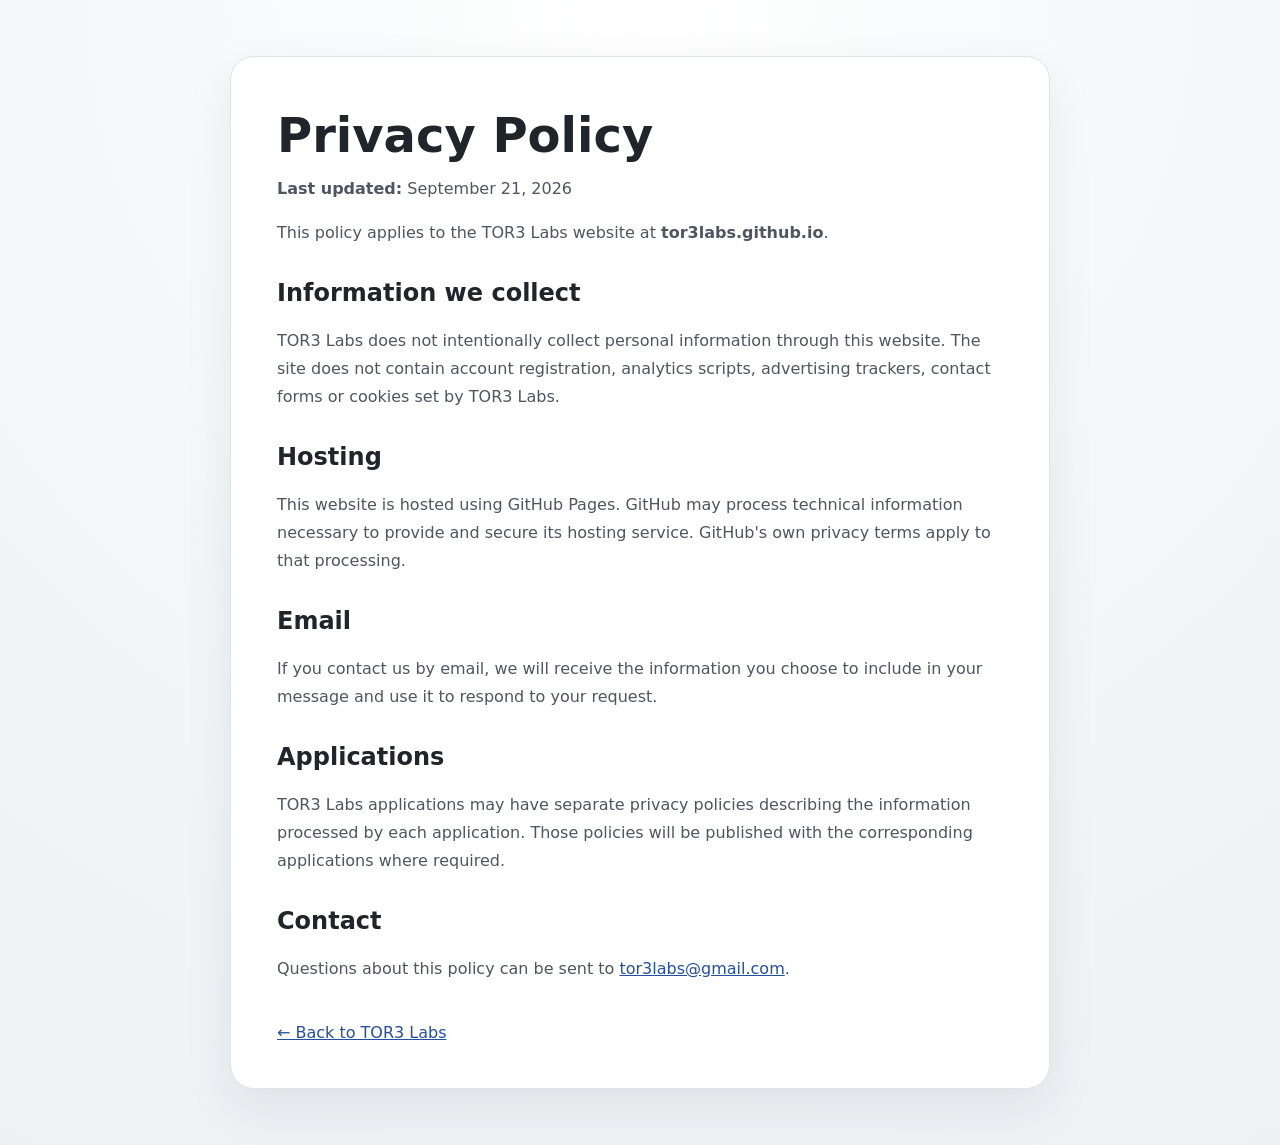
==== privacy.html @ 37130b25 "Add website privacy policy" ====
<!doctype html>
<html lang="en">
<head>
  <meta charset="utf-8">
  <meta name="viewport" content="width=device-width, initial-scale=1">
  <meta name="description" content="TOR3 Labs website privacy policy.">
  <title>Privacy Policy — TOR3 Labs</title>
  <link rel="stylesheet" href="styles.css">
</head>
<body>
  <main class="privacy">
    <h1>Privacy Policy</h1>
    <p><strong>Last updated:</strong> September 21, 2026</p>

    <p>
      This policy applies to the TOR3 Labs website at
      <strong>tor3labs.github.io</strong>.
    </p>

    <h2>Information we collect</h2>
    <p>
      TOR3 Labs does not intentionally collect personal information through this website.
      The site does not contain account registration, analytics scripts, advertising trackers,
      contact forms or cookies set by TOR3 Labs.
    </p>

    <h2>Hosting</h2>
    <p>
      This website is hosted using GitHub Pages. GitHub may process technical information
      necessary to provide and secure its hosting service. GitHub's own privacy terms apply
      to that processing.
    </p>

    <h2>Email</h2>
    <p>
      If you contact us by email, we will receive the information you choose to include in
      your message and use it to respond to your request.
    </p>

    <h2>Applications</h2>
    <p>
      TOR3 Labs applications may have separate privacy policies describing the information
      processed by each application. Those policies will be published with the corresponding
      applications where required.
    </p>

    <h2>Contact</h2>
    <p>
      Questions about this policy can be sent to
      <a href="mailto:tor3labs@gmail.com">tor3labs@gmail.com</a>.
    </p>

    <a class="back" href="index.html">← Back to TOR3 Labs</a>
  </main>
</body>
</html>
---- styles.css ----
:root {
  --bg: #f4f6f8;
  --surface: #ffffff;
  --text: #20242b;
  --muted: #68717d;
  --line: #dfe4e9;
  --cyan: #447f9c;
  --blue: #244f9c;
  --violet: #654192;
  --shadow: 0 18px 50px rgba(24, 34, 48, .08);
}

* { box-sizing: border-box; }

html { scroll-behavior: smooth; }

body {
  margin: 0;
  min-height: 100vh;
  background:
    radial-gradient(circle at 50% 0%, #ffffff 0, var(--bg) 52%, #eef1f4 100%);
  color: var(--text);
  font-family: Inter, ui-sans-serif, system-ui, -apple-system, BlinkMacSystemFont, "Segoe UI", sans-serif;
}

a { color: var(--blue); }

.shell {
  width: min(1040px, calc(100% - 40px));
  margin: 0 auto;
  padding: 72px 0 44px;
}

.hero {
  text-align: center;
  padding: 54px 28px 46px;
  background: rgba(255,255,255,.82);
  border: 1px solid rgba(215,221,227,.9);
  border-radius: 28px;
  box-shadow: var(--shadow);
  backdrop-filter: blur(10px);
}

.brandmark {
  width: min(270px, 72vw);
  margin: 0 auto 6px;
}

.brandmark svg { display: block; width: 100%; height: auto; }

.ring {
  stroke-linecap: round;
  opacity: .98;
}
.ring-blue { stroke: var(--blue); }
.ring-cyan { stroke: var(--cyan); }
.ring-violet { stroke: var(--violet); }

h1 {
  margin: 8px 0 4px;
  font-size: clamp(2.35rem, 7vw, 4.4rem);
  line-height: 1;
  letter-spacing: .055em;
  font-weight: 650;
}
h1 .three {
  background: linear-gradient(145deg, var(--blue), var(--violet));
  -webkit-background-clip: text;
  background-clip: text;
  color: transparent;
}

.tagline {
  margin: 16px 0 0;
  color: var(--muted);
  font-size: clamp(1rem, 2.5vw, 1.2rem);
  letter-spacing: .02em;
}

.intro {
  max-width: 690px;
  margin: 26px auto 0;
  color: #444c56;
  font-size: 1.06rem;
  line-height: 1.75;
}

.actions {
  display: flex;
  gap: 12px;
  justify-content: center;
  flex-wrap: wrap;
  margin-top: 30px;
}

.button {
  display: inline-block;
  min-width: 132px;
  padding: 12px 18px;
  border-radius: 999px;
  text-decoration: none;
  background: var(--text);
  color: #fff;
  font-weight: 600;
}
.button.secondary {
  color: var(--text);
  background: #eef1f4;
  border: 1px solid var(--line);
}

.cards {
  display: grid;
  grid-template-columns: repeat(3, 1fr);
  gap: 18px;
  margin-top: 20px;
}

.cards article {
  background: var(--surface);
  border: 1px solid var(--line);
  border-radius: 20px;
  padding: 24px;
  box-shadow: 0 8px 28px rgba(24, 34, 48, .045);
}

.cards h2 {
  margin: 0 0 10px;
  font-size: 1.05rem;
}
.cards p {
  margin: 0;
  color: var(--muted);
  line-height: 1.6;
}

footer {
  width: min(1040px, calc(100% - 40px));
  margin: 0 auto;
  padding: 20px 0 44px;
  color: #7a838e;
  text-align: center;
  font-size: .9rem;
  line-height: 1.7;
}
footer .legal { margin-top: 4px; }

.privacy {
  width: min(820px, calc(100% - 40px));
  margin: 56px auto;
  background: var(--surface);
  border: 1px solid var(--line);
  border-radius: 24px;
  padding: clamp(24px, 5vw, 46px);
  box-shadow: var(--shadow);
}
.privacy h1 {
  font-size: clamp(2rem, 6vw, 3rem);
  letter-spacing: 0;
}
.privacy h2 { margin-top: 32px; }
.privacy p, .privacy li { color: #4d5661; line-height: 1.75; }
.back { display: inline-block; margin-top: 24px; }

@media (max-width: 760px) {
  .shell { padding-top: 28px; }
  .hero { padding: 36px 20px; border-radius: 22px; }
  .cards { grid-template-columns: 1fr; }
}
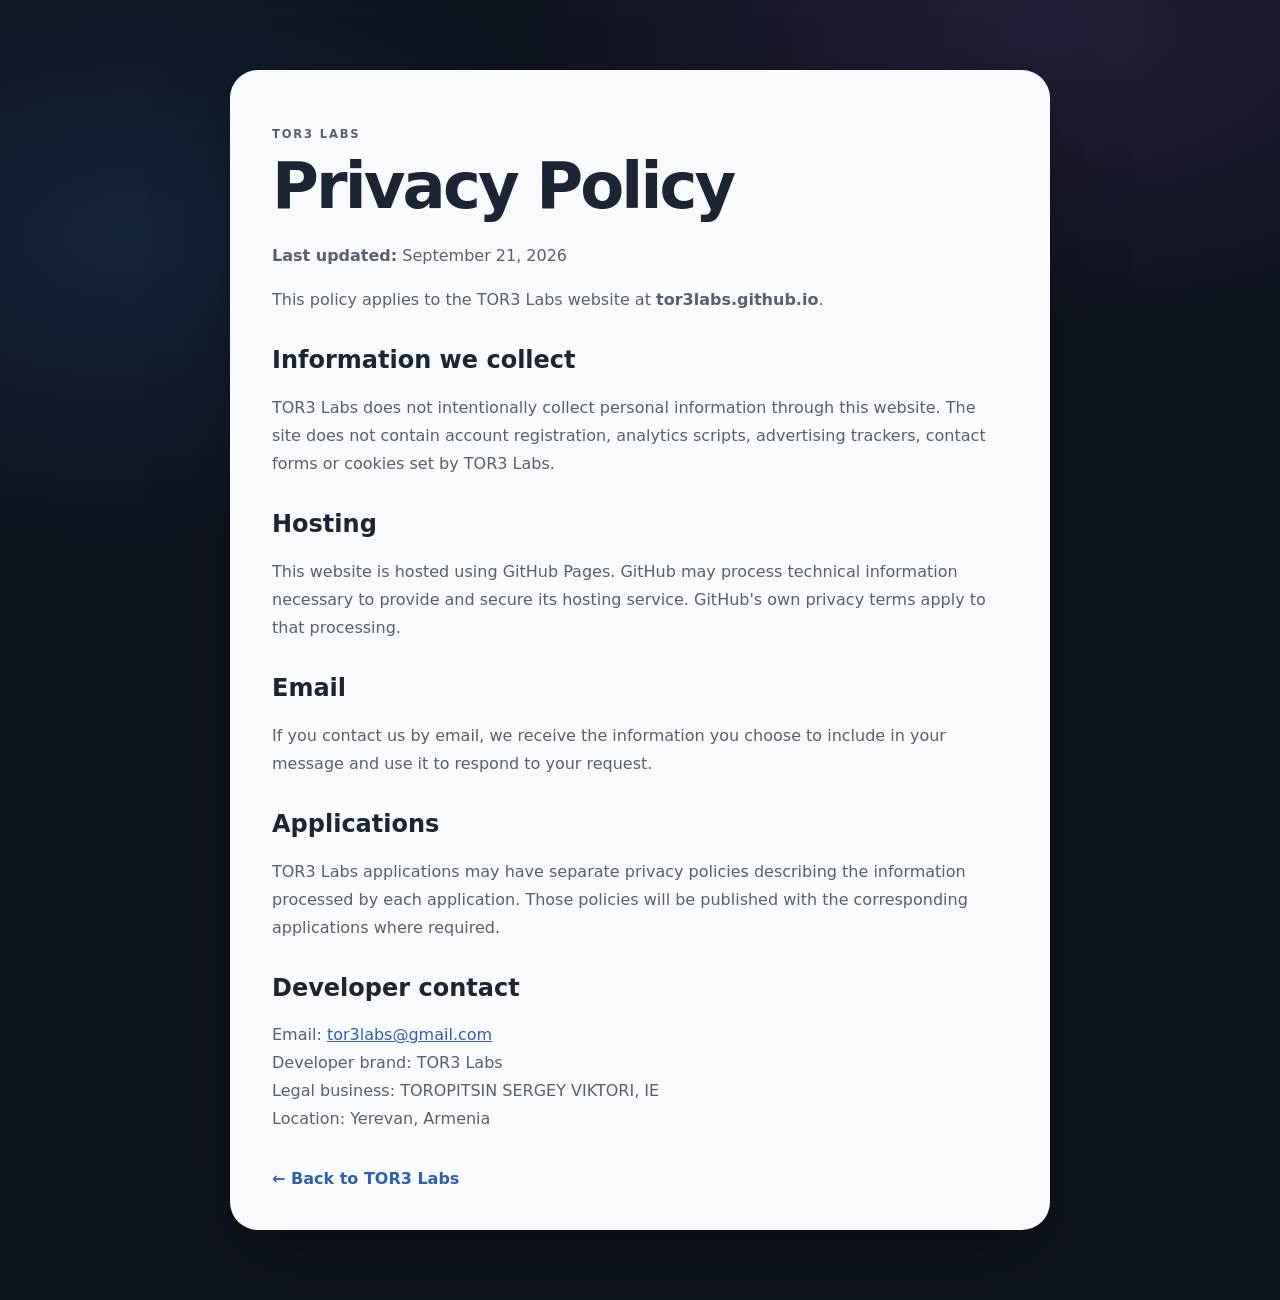
==== commit c3541fc7: "Polish privacy page and developer contact details" ====
--- a/privacy.html
+++ b/privacy.html
@@ -1,56 +1,28 @@
 <!doctype html>
 <html lang="en">
 <head>
-  <meta charset="utf-8">
-  <meta name="viewport" content="width=device-width, initial-scale=1">
-  <meta name="description" content="TOR3 Labs website privacy policy.">
+  <meta charset="utf-8"><meta name="viewport" content="width=device-width, initial-scale=1">
+  <meta name="description" content="TOR3 Labs website privacy policy."><meta name="theme-color" content="#101722">
   <title>Privacy Policy — TOR3 Labs</title>
-  <link rel="stylesheet" href="styles.css">
+  <link rel="icon" href="data:image/svg+xml,%3Csvg%20xmlns%3D%22http%3A%2F%2Fwww.w3.org%2F2000%2Fsvg%22%20viewBox%3D%220%200%20100%20100%22%3E%3Crect%20width%3D%22100%22%20height%3D%22100%22%20rx%3D%2222%22%20fill%3D%22%23111827%22%2F%3E%3Ccircle%20cx%3D%2250%22%20cy%3D%2232%22%20r%3D%2223%22%20fill%3D%22none%22%20stroke%3D%22%232f64c7%22%20stroke-width%3D%2212%22%2F%3E%3Ccircle%20cx%3D%2234%22%20cy%3D%2261%22%20r%3D%2223%22%20fill%3D%22none%22%20stroke%3D%22%2365b7d2%22%20stroke-width%3D%2212%22%2F%3E%3Ccircle%20cx%3D%2266%22%20cy%3D%2261%22%20r%3D%2223%22%20fill%3D%22none%22%20stroke%3D%22%237750ad%22%20stroke-width%3D%2212%22%2F%3E%3C%2Fsvg%3E"><link rel="stylesheet" href="styles.css">
 </head>
 <body>
-  <main class="privacy">
+  <main class="privacy-page">
+    <p class="kicker">TOR3 Labs</p>
     <h1>Privacy Policy</h1>
     <p><strong>Last updated:</strong> September 21, 2026</p>
-
-    <p>
-      This policy applies to the TOR3 Labs website at
-      <strong>tor3labs.github.io</strong>.
-    </p>
-
+    <p>This policy applies to the TOR3 Labs website at <strong>tor3labs.github.io</strong>.</p>
     <h2>Information we collect</h2>
-    <p>
-      TOR3 Labs does not intentionally collect personal information through this website.
-      The site does not contain account registration, analytics scripts, advertising trackers,
-      contact forms or cookies set by TOR3 Labs.
-    </p>
-
+    <p>TOR3 Labs does not intentionally collect personal information through this website. The site does not contain account registration, analytics scripts, advertising trackers, contact forms or cookies set by TOR3 Labs.</p>
     <h2>Hosting</h2>
-    <p>
-      This website is hosted using GitHub Pages. GitHub may process technical information
-      necessary to provide and secure its hosting service. GitHub's own privacy terms apply
-      to that processing.
-    </p>
-
+    <p>This website is hosted using GitHub Pages. GitHub may process technical information necessary to provide and secure its hosting service. GitHub's own privacy terms apply to that processing.</p>
     <h2>Email</h2>
-    <p>
-      If you contact us by email, we will receive the information you choose to include in
-      your message and use it to respond to your request.
-    </p>
-
+    <p>If you contact us by email, we receive the information you choose to include in your message and use it to respond to your request.</p>
     <h2>Applications</h2>
-    <p>
-      TOR3 Labs applications may have separate privacy policies describing the information
-      processed by each application. Those policies will be published with the corresponding
-      applications where required.
-    </p>
-
-    <h2>Contact</h2>
-    <p>
-      Questions about this policy can be sent to
-      <a href="mailto:tor3labs@gmail.com">tor3labs@gmail.com</a>.
-    </p>
-
+    <p>TOR3 Labs applications may have separate privacy policies describing the information processed by each application. Those policies will be published with the corresponding applications where required.</p>
+    <h2>Developer contact</h2>
+    <p>Email: <a href="mailto:tor3labs@gmail.com">tor3labs@gmail.com</a><br>Developer brand: TOR3 Labs<br>Legal business: TOROPITSIN SERGEY VIKTORI, IE<br>Location: Yerevan, Armenia</p>
     <a class="back" href="index.html">← Back to TOR3 Labs</a>
   </main>
 </body>
-</html>
+</html>
--- a/styles.css
+++ b/styles.css
@@ -1,169 +1,52 @@
-:root {
-  --bg: #f4f6f8;
-  --surface: #ffffff;
-  --text: #20242b;
-  --muted: #68717d;
-  --line: #dfe4e9;
-  --cyan: #447f9c;
-  --blue: #244f9c;
-  --violet: #654192;
-  --shadow: 0 18px 50px rgba(24, 34, 48, .08);
+:root{
+  --bg:#0d131d;--bg2:#121a27;--card:#151f2d;--surface:#f7f9fc;--text:#edf3fb;--muted:#9cabbd;
+  --ink:#152031;--cyan:#65b7d2;--blue:#396dce;--violet:#8056b8;--line:rgba(255,255,255,.10);
 }
-
-* { box-sizing: border-box; }
-
-html { scroll-behavior: smooth; }
-
-body {
-  margin: 0;
-  min-height: 100vh;
-  background:
-    radial-gradient(circle at 50% 0%, #ffffff 0, var(--bg) 52%, #eef1f4 100%);
-  color: var(--text);
-  font-family: Inter, ui-sans-serif, system-ui, -apple-system, BlinkMacSystemFont, "Segoe UI", sans-serif;
-}
-
-a { color: var(--blue); }
-
-.shell {
-  width: min(1040px, calc(100% - 40px));
-  margin: 0 auto;
-  padding: 72px 0 44px;
-}
-
-.hero {
-  text-align: center;
-  padding: 54px 28px 46px;
-  background: rgba(255,255,255,.82);
-  border: 1px solid rgba(215,221,227,.9);
-  border-radius: 28px;
-  box-shadow: var(--shadow);
-  backdrop-filter: blur(10px);
-}
-
-.brandmark {
-  width: min(270px, 72vw);
-  margin: 0 auto 6px;
-}
-
-.brandmark svg { display: block; width: 100%; height: auto; }
-
-.ring {
-  stroke-linecap: round;
-  opacity: .98;
-}
-.ring-blue { stroke: var(--blue); }
-.ring-cyan { stroke: var(--cyan); }
-.ring-violet { stroke: var(--violet); }
-
-h1 {
-  margin: 8px 0 4px;
-  font-size: clamp(2.35rem, 7vw, 4.4rem);
-  line-height: 1;
-  letter-spacing: .055em;
-  font-weight: 650;
-}
-h1 .three {
-  background: linear-gradient(145deg, var(--blue), var(--violet));
-  -webkit-background-clip: text;
-  background-clip: text;
-  color: transparent;
-}
-
-.tagline {
-  margin: 16px 0 0;
-  color: var(--muted);
-  font-size: clamp(1rem, 2.5vw, 1.2rem);
-  letter-spacing: .02em;
-}
-
-.intro {
-  max-width: 690px;
-  margin: 26px auto 0;
-  color: #444c56;
-  font-size: 1.06rem;
-  line-height: 1.75;
-}
-
-.actions {
-  display: flex;
-  gap: 12px;
-  justify-content: center;
-  flex-wrap: wrap;
-  margin-top: 30px;
-}
-
-.button {
-  display: inline-block;
-  min-width: 132px;
-  padding: 12px 18px;
-  border-radius: 999px;
-  text-decoration: none;
-  background: var(--text);
-  color: #fff;
-  font-weight: 600;
-}
-.button.secondary {
-  color: var(--text);
-  background: #eef1f4;
-  border: 1px solid var(--line);
-}
-
-.cards {
-  display: grid;
-  grid-template-columns: repeat(3, 1fr);
-  gap: 18px;
-  margin-top: 20px;
-}
-
-.cards article {
-  background: var(--surface);
-  border: 1px solid var(--line);
-  border-radius: 20px;
-  padding: 24px;
-  box-shadow: 0 8px 28px rgba(24, 34, 48, .045);
-}
-
-.cards h2 {
-  margin: 0 0 10px;
-  font-size: 1.05rem;
-}
-.cards p {
-  margin: 0;
-  color: var(--muted);
-  line-height: 1.6;
-}
-
-footer {
-  width: min(1040px, calc(100% - 40px));
-  margin: 0 auto;
-  padding: 20px 0 44px;
-  color: #7a838e;
-  text-align: center;
-  font-size: .9rem;
-  line-height: 1.7;
-}
-footer .legal { margin-top: 4px; }
-
-.privacy {
-  width: min(820px, calc(100% - 40px));
-  margin: 56px auto;
-  background: var(--surface);
-  border: 1px solid var(--line);
-  border-radius: 24px;
-  padding: clamp(24px, 5vw, 46px);
-  box-shadow: var(--shadow);
-}
-.privacy h1 {
-  font-size: clamp(2rem, 6vw, 3rem);
-  letter-spacing: 0;
-}
-.privacy h2 { margin-top: 32px; }
-.privacy p, .privacy li { color: #4d5661; line-height: 1.75; }
-.back { display: inline-block; margin-top: 24px; }
-
-@media (max-width: 760px) {
-  .shell { padding-top: 28px; }
-  .hero { padding: 36px 20px; border-radius: 22px; }
-  .cards { grid-template-columns: 1fr; }
-}
+*{box-sizing:border-box}
+html{scroll-behavior:smooth}
+body{margin:0;background:
+  radial-gradient(900px 500px at 82% 2%,rgba(128,86,184,.17),transparent 60%),
+  radial-gradient(800px 500px at 10% 18%,rgba(57,109,206,.17),transparent 62%),var(--bg);
+  color:var(--text);font-family:Inter,ui-sans-serif,system-ui,-apple-system,BlinkMacSystemFont,"Segoe UI",sans-serif}
+a{color:inherit}
+.site-header{width:min(1180px,calc(100% - 40px));margin:0 auto;min-height:82px;display:flex;align-items:center;justify-content:space-between;gap:24px}
+.brand{display:flex;align-items:center;gap:10px;font-weight:750;text-decoration:none;letter-spacing:.02em}
+.brand-dot{width:14px;height:14px;border-radius:50%;background:linear-gradient(135deg,var(--cyan),var(--blue) 50%,var(--violet));box-shadow:0 0 22px rgba(101,183,210,.55)}
+nav{display:flex;gap:24px;align-items:center}
+nav a{text-decoration:none;color:#b7c3d2;font-size:.94rem}
+nav a:hover{color:white}
+.nav-cta{padding:9px 14px;border:1px solid var(--line);border-radius:999px;background:rgba(255,255,255,.04)}
+main{width:min(1180px,calc(100% - 40px));margin:0 auto}
+.hero{min-height:620px;display:grid;grid-template-columns:1.05fr .95fr;gap:54px;align-items:center;padding:54px 0 86px}
+.hero-copy{max-width:650px}
+.eyebrow,.kicker{text-transform:uppercase;letter-spacing:.16em;font-size:.72rem;font-weight:800;color:#86a6d8}
+h1{font-size:clamp(3rem,6vw,5.9rem);line-height:.98;letter-spacing:-.045em;margin:18px 0 24px}
+h1 span{background:linear-gradient(110deg,#d9f2fb 0%,#72bedd 32%,#5b79d9 64%,#a070d0 100%);-webkit-background-clip:text;background-clip:text;color:transparent}
+.lead{font-size:1.15rem;line-height:1.75;color:#aebccd;max-width:650px}
+.actions{display:flex;gap:12px;flex-wrap:wrap;margin-top:30px}
+.button{padding:13px 18px;border-radius:12px;text-decoration:none;font-weight:750;border:1px solid transparent}
+.primary{background:linear-gradient(135deg,#d8f1fb,#c8d8ff);color:#101722;box-shadow:0 12px 36px rgba(94,123,220,.22)}
+.ghost{border-color:var(--line);background:rgba(255,255,255,.03);color:#dce6f2}
+.chips{display:flex;gap:8px;flex-wrap:wrap;margin-top:28px}
+.chips span{font-size:.78rem;color:#95a7ba;border:1px solid var(--line);padding:7px 10px;border-radius:999px;background:rgba(255,255,255,.025)}
+.logo-panel{position:relative;border:1px solid var(--line);border-radius:32px;padding:18px;background:linear-gradient(145deg,rgba(255,255,255,.08),rgba(255,255,255,.025));box-shadow:0 30px 90px rgba(0,0,0,.26)}
+.logo-panel:before{content:"";position:absolute;inset:12% 20%;background:radial-gradient(circle,rgba(74,128,229,.24),rgba(126,82,184,.12) 45%,transparent 72%);filter:blur(30px)}
+.logo-panel img{position:relative;display:block;width:100%;border-radius:22px}
+.section{padding:94px 0;border-top:1px solid var(--line)}
+.section-heading{max-width:720px}
+.section-heading h2,.contact-card h2{font-size:clamp(2rem,4vw,3.4rem);letter-spacing:-.035em;margin:10px 0 16px}
+.section-heading p:not(.kicker),.contact-card p{color:var(--muted);line-height:1.7}
+.cards{display:grid;grid-template-columns:repeat(3,1fr);gap:16px;margin-top:38px}
+.cards article{padding:28px;border-radius:22px;background:linear-gradient(180deg,rgba(255,255,255,.055),rgba(255,255,255,.025));border:1px solid var(--line)}
+.cards h3{margin:0 0 10px;font-size:1.1rem}.cards p{margin:0;color:var(--muted);line-height:1.65}
+.project-placeholder{margin-top:34px;display:flex;align-items:center;gap:16px;border:1px dashed rgba(255,255,255,.18);border-radius:20px;padding:22px;color:#cbd7e5}
+.project-icon{width:48px;height:48px;border-radius:14px;display:grid;place-items:center;font-weight:900;font-size:1.4rem;background:linear-gradient(145deg,var(--blue),var(--violet))}
+.project-placeholder span{display:block;color:var(--muted);margin-top:3px}
+.contact-card{margin:20px 0 86px;padding:34px 38px;border-radius:26px;background:linear-gradient(110deg,rgba(57,109,206,.15),rgba(128,86,184,.15));border:1px solid var(--line);display:flex;align-items:center;justify-content:space-between;gap:28px}
+.contact-card h2{margin-bottom:5px}.contact-card p{margin:0}.contact-card>a{font-size:clamp(1.05rem,2.2vw,1.4rem);font-weight:800;text-decoration:none}
+footer{width:min(1180px,calc(100% - 40px));margin:0 auto;padding:34px 0 46px;border-top:1px solid var(--line);display:grid;grid-template-columns:1fr 1.4fr 1fr;gap:24px;color:#8192a5;font-size:.84rem;line-height:1.6}
+footer>div:nth-child(2){text-align:center}footer>div:last-child{text-align:right}footer a{color:#aebccd}
+.privacy-page{width:min(820px,calc(100% - 40px));margin:70px auto;padding:42px;border-radius:28px;background:#f8fafc;color:#1b2533;box-shadow:0 30px 80px rgba(0,0,0,.25)}
+.privacy-page h1{font-size:clamp(2.2rem,6vw,4rem);margin-top:0}.privacy-page h2{margin-top:32px}.privacy-page p{line-height:1.75;color:#556171}.privacy-page a{color:#315fae}.back{display:inline-block;margin-top:20px;font-weight:700;text-decoration:none}
+@media(max-width:820px){nav a:not(.nav-cta){display:none}.hero{grid-template-columns:1fr;padding-top:34px}.hero-copy{text-align:center;margin:auto}.lead{margin-left:auto;margin-right:auto}.actions,.chips{justify-content:center}.logo-panel{max-width:600px;margin:auto}.cards{grid-template-columns:1fr}.contact-card{flex-direction:column;align-items:flex-start}footer{grid-template-columns:1fr;text-align:left}footer>div:nth-child(2),footer>div:last-child{text-align:left}}
+@media(max-width:520px){.site-header,main,footer{width:min(100% - 24px,1180px)}.hero{gap:30px}.logo-panel{padding:10px;border-radius:22px}.contact-card{padding:26px}.privacy-page{margin:24px auto;padding:26px}}
